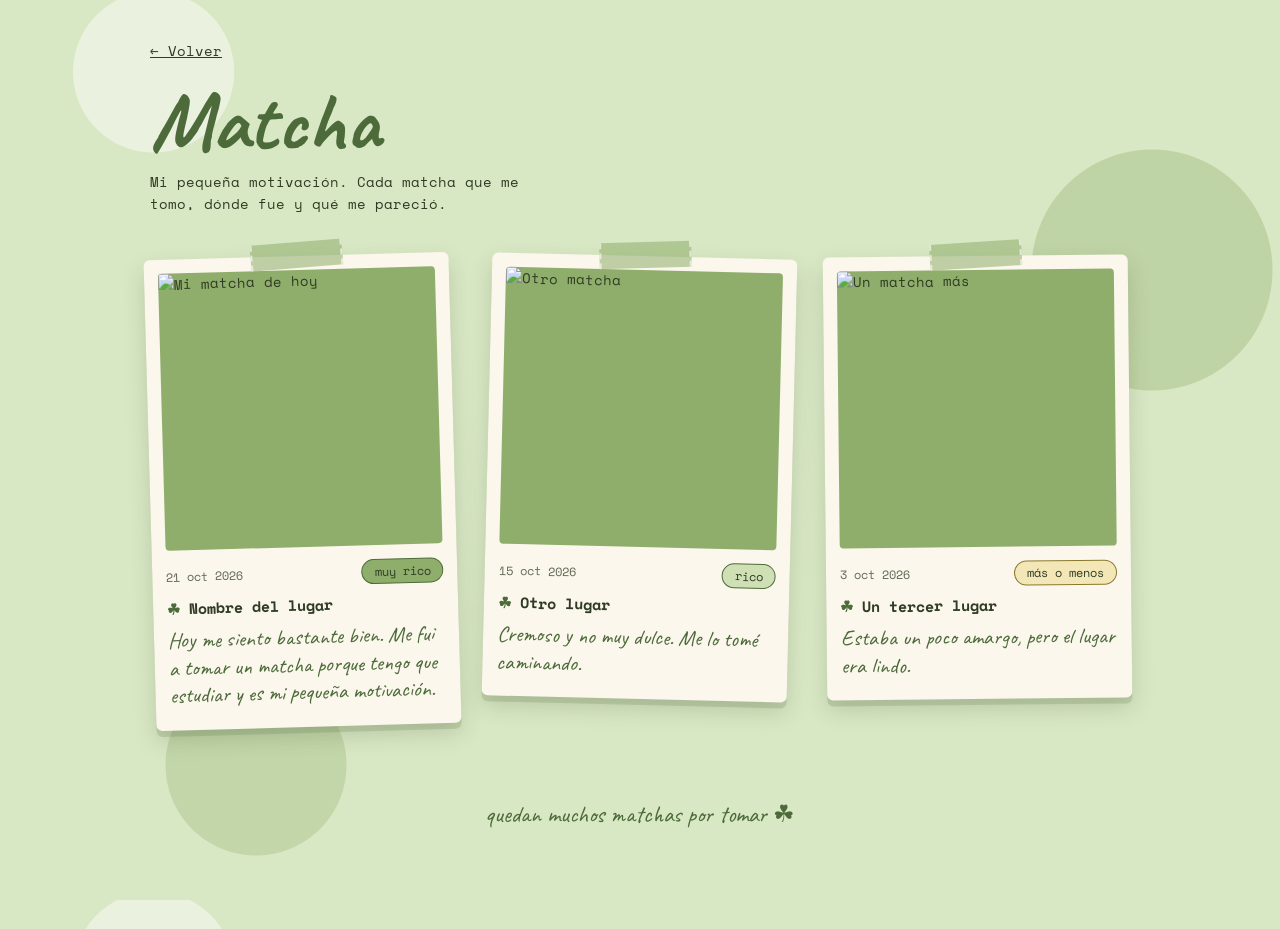
==== paginas/matcha.html @ ff814af1 "Add files via upload" ====
<!DOCTYPE html>
<html lang="es">
<head>
  <meta charset="UTF-8">
  <meta name="viewport" content="width=device-width, initial-scale=1">
  <title>Matcha</title>
  <link rel="stylesheet" href="../style.css">
  <link href="https://fonts.googleapis.com/css2?family=Caveat:wght@500;700&display=swap" rel="stylesheet">
  <style>
    :root {
      --fondo: #d9e8c4;
      --matcha: #8fae6b;
      --matcha-oscuro: #4d6b3a;
      --crema: #fbf7ec;
      --tinta: #2f3b24;
      --linea: #2f3b24;
    }

    body {
      display: block;
      height: auto;
      min-height: 100vh;
      padding: 28px 20px 60px;
      background:
        radial-gradient(circle at 12% 8%, rgba(255,255,255,.45) 0 80px, transparent 81px),
        radial-gradient(circle at 90% 30%, rgba(143,174,107,.35) 0 120px, transparent 121px),
        radial-gradient(circle at 20% 85%, rgba(143,174,107,.3) 0 90px, transparent 91px),
        var(--fondo);
    }

    .contenedor { max-width: 980px; margin: 0 auto; }
    a { color: inherit; }

    header { margin: 12px 0 40px; }
    header h1 {
      font-family: 'Caveat', cursive;
      font-size: clamp(48px, 9vw, 84px);
      font-weight: 700;
      line-height: 1;
      margin: 18px 0 8px;
      color: var(--matcha-oscuro);
    }
    header p { margin: 0; max-width: 46ch; line-height: 1.6; }

    /* ---------- Tarjetas ---------- */
    .tablero {
      display: grid;
      grid-template-columns: repeat(auto-fill, minmax(270px, 1fr));
      gap: 44px 32px;
      align-items: start;
    }

    .tarjeta {
      position: relative;
      background: var(--crema);
      padding: 14px 14px 20px;
      box-shadow: 0 6px 0 rgba(77,107,58,.18), 0 10px 22px rgba(47,59,36,.18);
      border-radius: 6px;
      transition: transform .25s ease;
    }
    .tarjeta:nth-child(odd)  { transform: rotate(-1.6deg); }
    .tarjeta:nth-child(even) { transform: rotate(1.4deg); }
    .tarjeta:nth-child(3n)   { transform: rotate(-.6deg); }
    .tarjeta:hover { transform: rotate(0) translateY(-4px); }

    /* cinta adhesiva */
    .tarjeta::before {
      content: "";
      position: absolute;
      top: -14px; left: 50%;
      width: 88px; height: 26px;
      transform: translateX(-50%) rotate(-3deg);
      background: rgba(143,174,107,.55);
      border-left: 2px dashed rgba(255,255,255,.6);
      border-right: 2px dashed rgba(255,255,255,.6);
    }

    .foto {
      aspect-ratio: 1;
      background: var(--matcha);
      border-radius: 4px;
      overflow: hidden;
    }
    .foto img { width: 100%; height: 100%; object-fit: cover; display: block; }

    .fila {
      display: flex;
      justify-content: space-between;
      align-items: center;
      gap: 8px;
      margin: 14px 0 8px;
      font-size: 12px;
    }
    .fecha { opacity: .75; }

    .etiqueta {
      padding: 3px 12px;
      border-radius: 999px;
      border: 1.5px solid var(--matcha-oscuro);
      font-size: 12px;
      white-space: nowrap;
    }
    .etiqueta.muy-rico { background: var(--matcha); }
    .etiqueta.rico { background: #cfe0b4; }
    .etiqueta.mas-o-menos { background: #f3e7b8; border-color: #8a7a2e; }
    .etiqueta.no-volveria { background: #f2cfc6; border-color: #8a4a3a; }

    .lugar {
      font-size: 15px;
      font-weight: 700;
      margin: 0 0 8px;
    }
    .lugar::before { content: "☘ "; color: var(--matcha-oscuro); }

    .nota {
      font-family: 'Caveat', cursive;
      font-size: 22px;
      line-height: 1.25;
      margin: 0;
      color: var(--matcha-oscuro);
    }

    .pie {
      margin-top: 56px;
      text-align: center;
      font-family: 'Caveat', cursive;
      font-size: 24px;
      color: var(--matcha-oscuro);
    }

    @media (prefers-reduced-motion: reduce) {
      .tarjeta { transition: none; }
    }
  </style>
</head>
<body>
  <div class="contenedor">

    <header>
      <a href="../index.html">← Volver</a>
      <h1>Matcha</h1>
      <p>Mi pequeña motivación. Cada matcha que me tomo, dónde fue y qué me pareció.</p>
    </header>

    <!--
      CÓMO AGREGAR UN MATCHA NUEVO:
      1. Copia una <article class="tarjeta"> completa (desde <article hasta </article>).
      2. Pégala justo debajo de <section class="tablero"> para que quede la primera.
      3. Cambia la foto, la fecha, el lugar, la etiqueta y la nota.
      Etiquetas disponibles (cambia la clase y el texto):
        muy-rico · rico · mas-o-menos · no-volveria
      Las fotos van en una carpeta llamada "matcha" (matcha/matcha1.jpg).
    -->

    <section class="tablero">

      <article class="tarjeta">
        <div class="foto"><img src="../matcha/matcha1.jpg" alt="Mi matcha de hoy"></div>
        <div class="fila">
          <span class="fecha">21 oct 2026</span>
          <span class="etiqueta muy-rico">muy rico</span>
        </div>
        <p class="lugar">Nombre del lugar</p>
        <p class="nota">Hoy me siento bastante bien. Me fui a tomar un matcha porque tengo que estudiar y es mi pequeña motivación.</p>
      </article>

      <article class="tarjeta">
        <div class="foto"><img src="../matcha/matcha2.jpg" alt="Otro matcha"></div>
        <div class="fila">
          <span class="fecha">15 oct 2026</span>
          <span class="etiqueta rico">rico</span>
        </div>
        <p class="lugar">Otro lugar</p>
        <p class="nota">Cremoso y no muy dulce. Me lo tomé caminando.</p>
      </article>

      <article class="tarjeta">
        <div class="foto"><img src="../matcha/matcha3.jpg" alt="Un matcha más"></div>
        <div class="fila">
          <span class="fecha">3 oct 2026</span>
          <span class="etiqueta mas-o-menos">más o menos</span>
        </div>
        <p class="lugar">Un tercer lugar</p>
        <p class="nota">Estaba un poco amargo, pero el lugar era lindo.</p>
      </article>

    </section>

    <p class="pie">quedan muchos matchas por tomar ☘</p>
  </div>
</body>
</html>
---- style.css ----
@import url('https://fonts.googleapis.com/css2?family=Space+Mono&display=swap');

:root {
  --fondo: #b7d9f7;
  --tinta: #1d2a3a;
  --linea: #1d2a3a;
  --rosa: #f2849e;
  --arcilla: #c9855c;
  --piedra: #9aa3ad;
}

* { box-sizing: border-box; }

html, body { height: 100%; margin: 0; }

body {
  background: var(--fondo);
  color: var(--tinta);
  font-family: 'Space Mono', 'Courier New', monospace;
  font-size: 14px;
  display: grid;
  grid-template-columns: 280px 1fr;
  grid-template-rows: 1fr auto;
}

/* ---------- Barra lateral ---------- */
.lateral {
  grid-row: 1 / 3;
  padding: 24px 20px;
  overflow-y: auto;
  height: 100vh;
}

.lateral input {
  width: 100%;
  background: transparent;
  border: 0;
  border-bottom: 1px solid var(--linea);
  padding: 8px 0;
  font: inherit;
  color: inherit;
  margin-bottom: 32px;
}
.lateral input:focus-visible { outline: 2px solid var(--tinta); outline-offset: 4px; }

.lateral h2 {
  display: flex;
  justify-content: space-between;
  font-size: 14px;
  font-weight: 400;
  margin: 0 0 12px;
  padding-bottom: 8px;
  border-bottom: 1px solid var(--linea);
}

.lateral ul { list-style: none; margin: 0 0 32px; padding: 0; }
.lateral li { margin: 0; }
.lateral li[hidden] { display: none; }

.lateral a {
  display: block;
  padding: 7px 0;
  color: inherit;
  text-decoration: none;
}
.lateral a:hover, .lateral a:focus-visible { text-decoration: underline; }

/* ---------- Escenario con objetos sueltos ---------- */
.escenario { position: relative; min-height: 70vh; }

.cosa {
  position: absolute;
  left: var(--x);
  top: var(--y);
  width: 110px;
  height: 110px;
  display: block;
  transform: translate(-50%, -50%);
  transition: transform .25s ease;
}
.cosa:hover, .cosa:focus-visible { transform: translate(-50%, -50%) rotate(-6deg) scale(1.08); }

/* Formas de relleno: bórralas cuando uses tus propias fotos */
.cosa.grande   { width: 260px; height: 190px; background: #e8e2cf; border-radius: 14px; border: 6px solid #6b705a; }
.cosa.redonda  { background: var(--arcilla); border-radius: 50%; }
.cosa.estrella { background: var(--rosa); clip-path: polygon(50% 0, 62% 35%, 98% 38%, 70% 60%, 80% 95%, 50% 75%, 20% 95%, 30% 60%, 2% 38%, 38% 35%); }

/* Si usas <img>, esto las deja sin deformar */
img.cosa { object-fit: contain; width: auto; height: auto; max-width: 220px; max-height: 220px; }

/* ---------- Pie ---------- */
.pie { padding: 16px 24px; text-align: center; }
.sorpresa {
  display: inline-block;
  padding: 6px 22px;
  border: 1px solid var(--linea);
  border-radius: 50%;
  color: inherit;
  text-decoration: none;
}
.sorpresa:hover, .sorpresa:focus-visible { background: var(--tinta); color: var(--fondo); }

/* ---------- Celular ---------- */
@media (max-width: 720px) {
  body { grid-template-columns: 1fr; grid-template-rows: auto auto auto; }
  .lateral { grid-row: auto; height: auto; }
  .escenario { min-height: 60vh; }
}

@media (prefers-reduced-motion: reduce) {
  .cosa { transition: none; }
}

.cosa.cara-gato {
  width: 220px;
  height: auto;
}
.cosa.cara-gato img {
  width: 100%;
  height: auto;
  display: block;
}
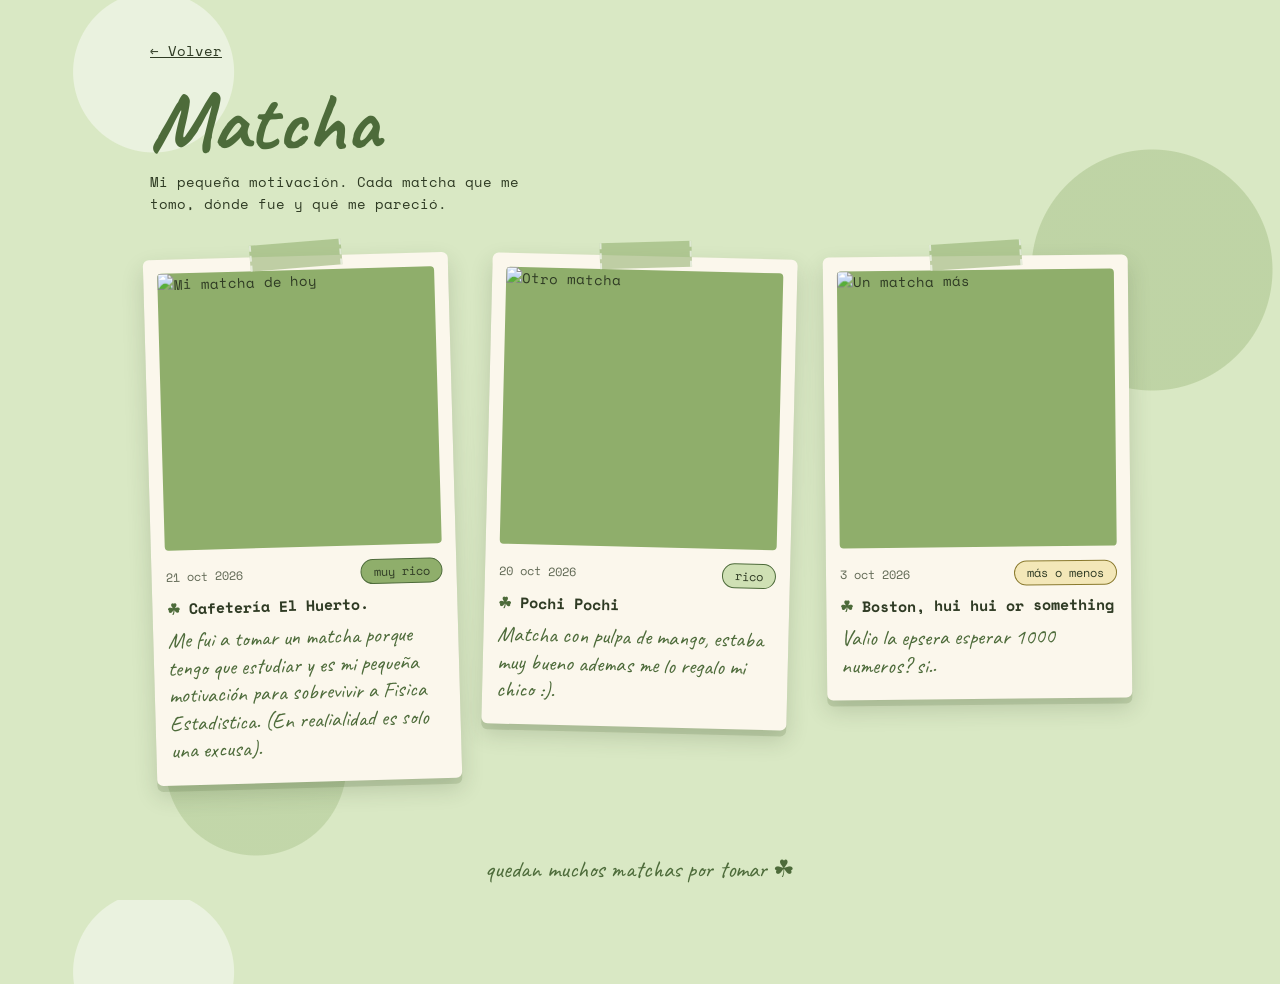
==== commit f3f60e23: "matcha.html" ====
--- a/paginas/matcha.html
+++ b/paginas/matcha.html
@@ -160,18 +160,18 @@
           <span class="fecha">21 oct 2026</span>
           <span class="etiqueta muy-rico">muy rico</span>
         </div>
-        <p class="lugar">Nombre del lugar</p>
-        <p class="nota">Hoy me siento bastante bien. Me fui a tomar un matcha porque tengo que estudiar y es mi pequeña motivación.</p>
+        <p class="lugar">Cafetería El Huerto.</p>
+        <p class="nota">Me fui a tomar un matcha porque tengo que estudiar y es mi pequeña motivación para sobrevivir a Fisica Estadistica. (En realialidad es solo una excusa).</p>
       </article>
 
       <article class="tarjeta">
         <div class="foto"><img src="../matcha/matcha2.jpg" alt="Otro matcha"></div>
         <div class="fila">
-          <span class="fecha">15 oct 2026</span>
+          <span class="fecha">20 oct 2026</span>
           <span class="etiqueta rico">rico</span>
         </div>
-        <p class="lugar">Otro lugar</p>
-        <p class="nota">Cremoso y no muy dulce. Me lo tomé caminando.</p>
+        <p class="lugar">Pochi Pochi</p>
+        <p class="nota">Matcha con pulpa de mango, estaba muy bueno ademas me lo regalo mi chico :).</p>
       </article>
 
       <article class="tarjeta">
@@ -180,8 +180,8 @@
           <span class="fecha">3 oct 2026</span>
           <span class="etiqueta mas-o-menos">más o menos</span>
         </div>
-        <p class="lugar">Un tercer lugar</p>
-        <p class="nota">Estaba un poco amargo, pero el lugar era lindo.</p>
+        <p class="lugar">Boston, hui hui or something </p>
+        <p class="nota">Valio la epsera esperar 1000 numeros? si..</p>
       </article>
 
     </section>
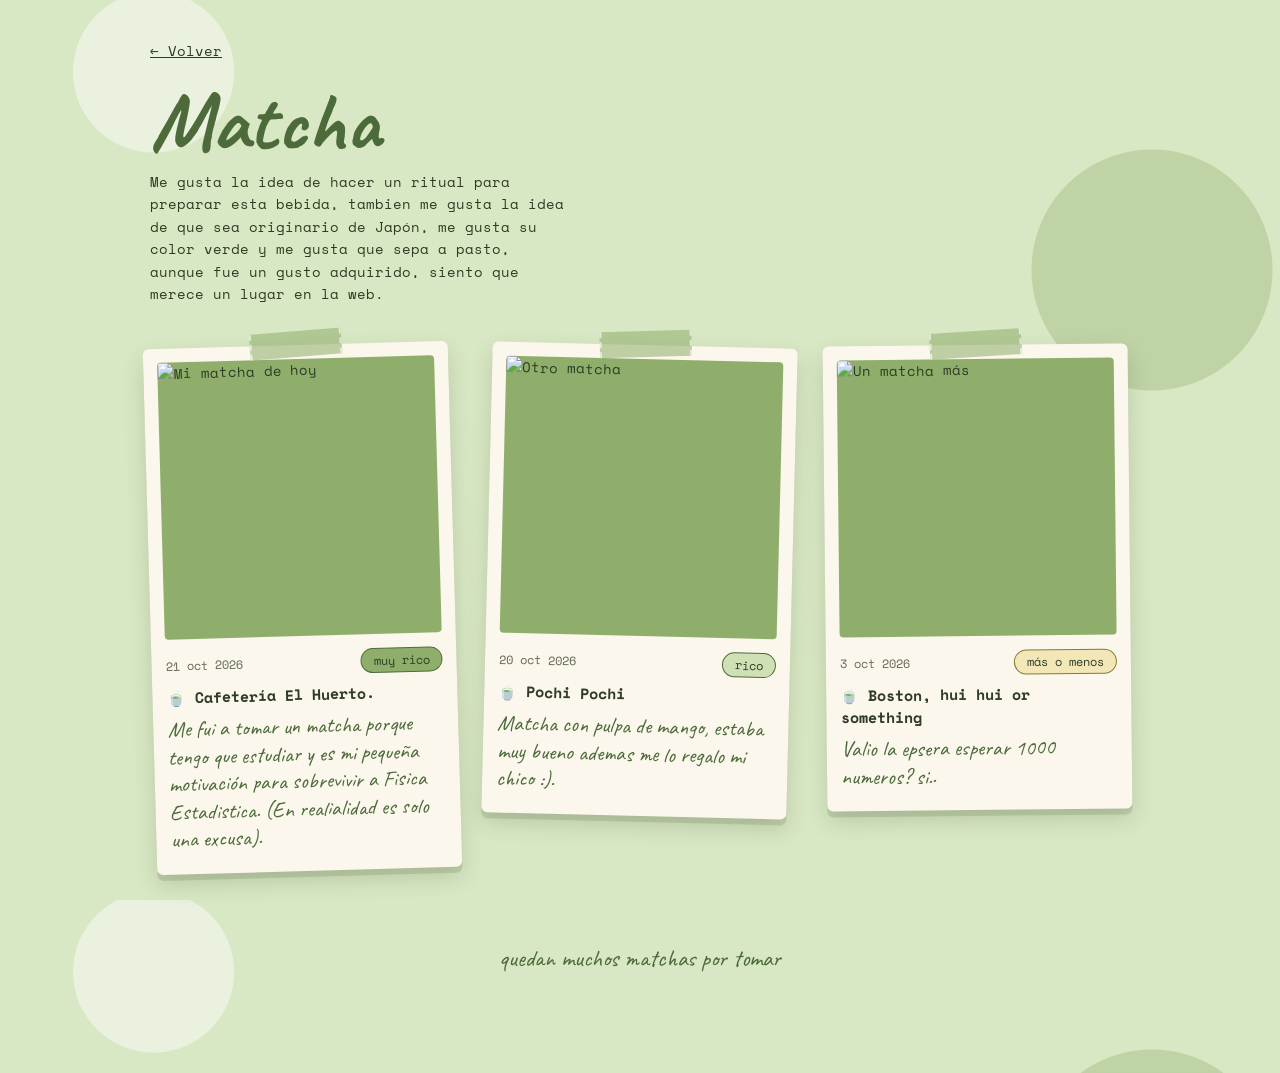
==== commit e2f2f834: "Update matcha.html" ====
--- a/paginas/matcha.html
+++ b/paginas/matcha.html
@@ -110,8 +110,7 @@
       font-weight: 700;
       margin: 0 0 8px;
     }
-    .lugar::before { content: "☘ "; color: var(--matcha-oscuro); }
-
+   .lugar::before { content: "🍵 "; }
     .nota {
       font-family: 'Caveat', cursive;
       font-size: 22px;
@@ -139,7 +138,7 @@
     <header>
       <a href="../index.html">← Volver</a>
       <h1>Matcha</h1>
-      <p>Mi pequeña motivación. Cada matcha que me tomo, dónde fue y qué me pareció.</p>
+      <p>Me gusta la idea de hacer un ritual para preparar esta bebida, tambien me gusta la idea de que sea originario de Japón, me gusta su color verde y me gusta que sepa a pasto, aunque fue un gusto adquirido, siento que merece un lugar en la web.</p>
     </header>
 
     <!--
@@ -186,7 +185,7 @@
 
     </section>
 
-    <p class="pie">quedan muchos matchas por tomar ☘</p>
+    <p class="pie">quedan muchos matchas por tomar </p>
   </div>
 </body>
 </html>
